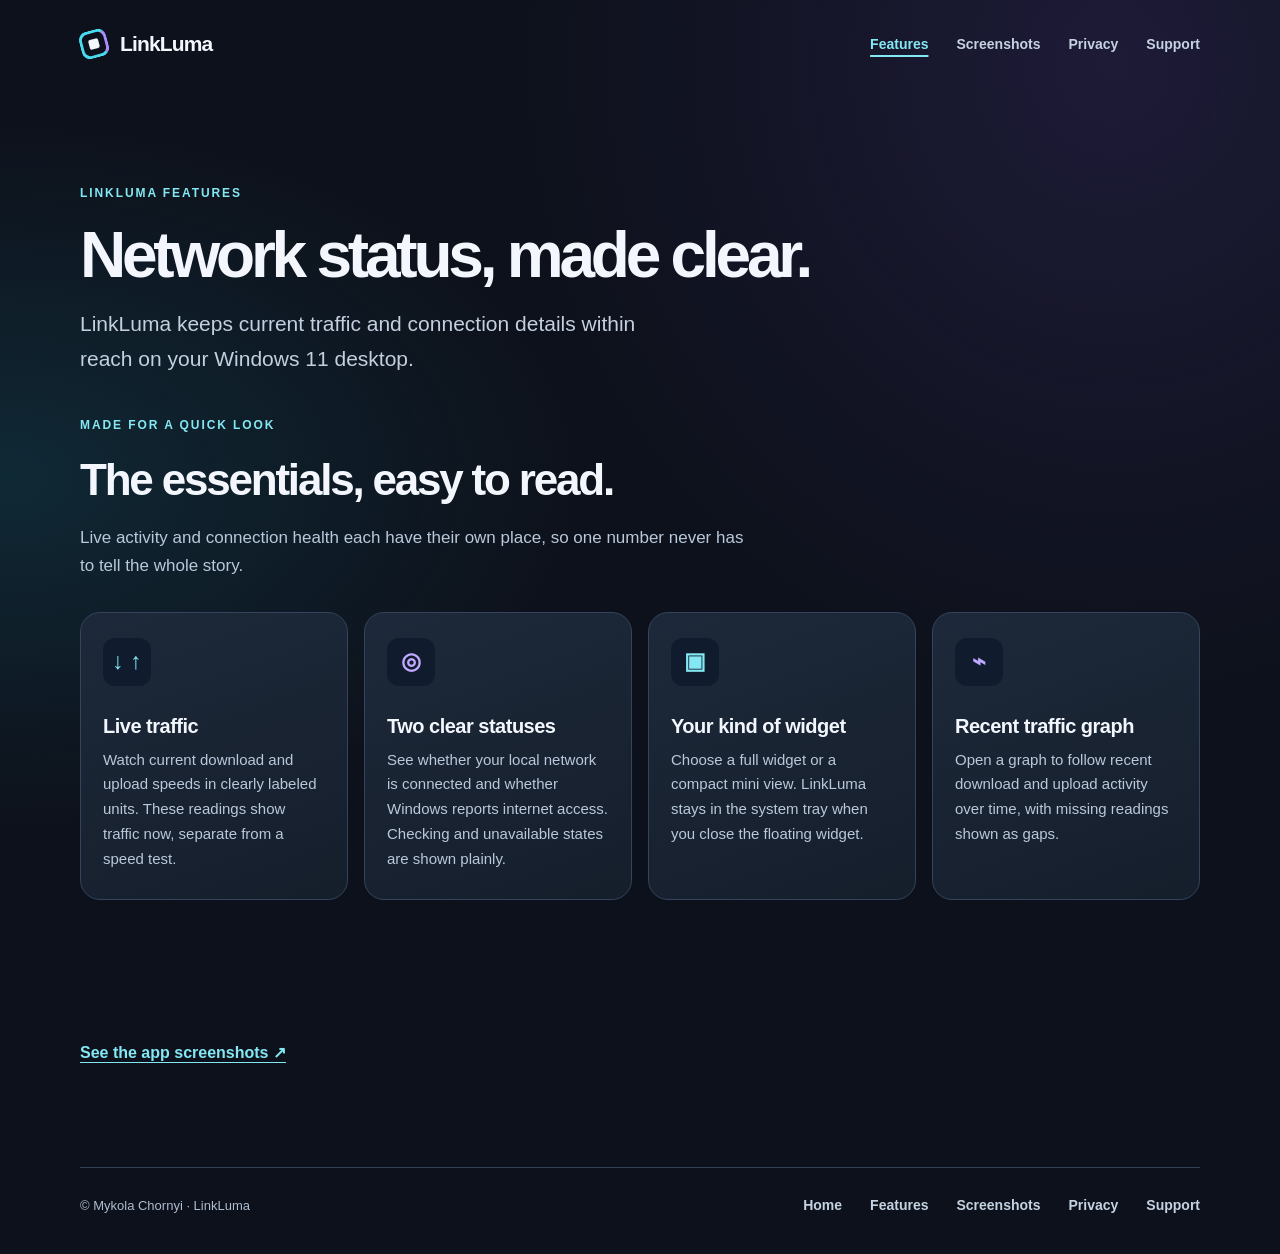
==== site/features.html @ db69737b "feat(site): separate features and screenshots pages" ====
<!doctype html>
<html lang="en">
<head>
  <meta charset="utf-8">
  <meta name="viewport" content="width=device-width, initial-scale=1">
  <meta name="theme-color" content="#0d111b">
  <meta name="description" content="Explore LinkLuma's live traffic widget, network status, flexible layouts, and recent traffic graph.">
  <title>Features — LinkLuma</title>
  <link rel="stylesheet" href="styles.css">
</head>
<body>
  <a class="skip-link" href="#main">Skip to content</a>
  <div class="site-shell">
    <header class="site-header">
      <a class="brand" href="index.html" aria-label="LinkLuma home">
        <span class="brand-mark" aria-hidden="true"></span>
        <span>LinkLuma</span>
      </a>
      <nav class="site-nav" aria-label="Main navigation">
        <a href="features.html" aria-current="page">Features</a>
        <a href="screenshots.html">Screenshots</a>
        <a href="privacy.html">Privacy</a>
        <a href="support.html">Support</a>
      </nav>
    </header>

    <main id="main" class="feature-page">
      <div class="page-intro">
        <p class="eyebrow">LinkLuma features</p>
        <h1>Network status, made clear.</h1>
        <p class="lead">LinkLuma keeps current traffic and connection details within reach on your Windows 11 desktop.</p>
      </div>
      <section class="features section-space" id="features" aria-labelledby="features-title">
        <div class="section-heading">
          <p class="eyebrow">Made for a quick look</p>
          <h2 id="features-title">The essentials, easy to read.</h2>
          <p>Live activity and connection health each have their own place, so one number never has to tell the whole story.</p>
        </div>
        <div class="feature-grid">
          <article class="feature-card">
            <span class="feature-symbol cyan" aria-hidden="true">↓ ↑</span>
            <h3>Live traffic</h3>
            <p>Watch current download and upload speeds in clearly labeled units. These readings show traffic now, separate from a speed test.</p>
          </article>
          <article class="feature-card">
            <span class="feature-symbol violet" aria-hidden="true">◎</span>
            <h3>Two clear statuses</h3>
            <p>See whether your local network is connected and whether Windows reports internet access. Checking and unavailable states are shown plainly.</p>
          </article>
          <article class="feature-card">
            <span class="feature-symbol cyan" aria-hidden="true">▣</span>
            <h3>Your kind of widget</h3>
            <p>Choose a full widget or a compact mini view. LinkLuma stays in the system tray when you close the floating widget.</p>
          </article>
          <article class="feature-card">
            <span class="feature-symbol violet" aria-hidden="true">⌁</span>
            <h3>Recent traffic graph</h3>
            <p>Open a graph to follow recent download and upload activity over time, with missing readings shown as gaps.</p>
          </article>
        </div>
      </section>
      <p class="page-next"><a href="screenshots.html">See the app screenshots <span aria-hidden="true">↗</span></a></p>
    </main>

    <footer class="site-footer">
      <p>© Mykola Chornyi · LinkLuma</p>
      <nav aria-label="Footer navigation">
        <a href="index.html">Home</a>
        <a href="features.html">Features</a>
        <a href="screenshots.html">Screenshots</a>
        <a href="privacy.html">Privacy</a>
        <a href="support.html">Support</a>
      </nav>
    </footer>
  </div>
</body>
</html>
---- site/styles.css ----
:root {
  color-scheme: dark;
  font-family: "Segoe UI", Arial, sans-serif;
  color: #f3f7fd;
  background: #0d111b;
}

* {
  box-sizing: border-box;
}

html {
  scroll-behavior: smooth;
}

body {
  min-width: 280px;
  margin: 0;
  background:
    radial-gradient(ellipse at 87% 5%, #6647b52e, transparent 38%),
    radial-gradient(ellipse at 0% 38%, #1fbad524, transparent 32%),
    #0d111b;
}

a {
  color: #84e8f4;
  text-underline-offset: 0.22em;
}

a:hover {
  color: #c2f6fb;
}

a:focus-visible {
  outline: 3px solid #84e8f4;
  outline-offset: 5px;
  border-radius: 4px;
}

.skip-link {
  position: absolute;
  top: -100px;
  left: 18px;
  z-index: 10;
  padding: 12px 16px;
  border-radius: 8px;
  color: #0d111b;
  background: #84e8f4;
  font-weight: 700;
}

.skip-link:focus {
  top: 12px;
}

.site-shell {
  width: min(100% - 48px, 1120px);
  min-height: 100vh;
  margin: 0 auto;
  display: flex;
  flex-direction: column;
}

.site-header {
  display: flex;
  align-items: center;
  justify-content: space-between;
  gap: 22px;
  padding: 30px 0;
}

.brand {
  display: inline-flex;
  align-items: center;
  gap: 12px;
  color: #f3f7fd;
  font-size: 21px;
  font-weight: 750;
  letter-spacing: -0.04em;
  text-decoration: none;
}

.brand:hover {
  color: #f3f7fd;
}

.brand-mark {
  position: relative;
  width: 28px;
  height: 28px;
  flex: none;
  border: 3px solid #49dcef;
  border-right-color: #ab8dff;
  border-radius: 9px;
  transform: rotate(-15deg);
}

.brand-mark::after {
  position: absolute;
  inset: 6px;
  border-radius: 2px;
  background: #f3f7fd;
  content: "";
}

.site-nav,
.site-footer nav {
  display: flex;
  flex-wrap: wrap;
  align-items: center;
  gap: 12px 28px;
}

.site-nav a,
.site-footer nav a {
  color: #c5d2e2;
  font-size: 14px;
  font-weight: 600;
  text-decoration: none;
}

.site-nav a:hover,
.site-footer nav a:hover {
  color: #84e8f4;
  text-decoration: underline;
}

.site-nav a[aria-current="page"] {
  color: #84e8f4;
  text-decoration: underline;
  text-decoration-thickness: 2px;
  text-underline-offset: 0.45em;
}

main {
  flex: 1;
}

.eyebrow {
  margin: 0 0 20px;
  color: #84e8f4;
  font-size: 12px;
  font-weight: 750;
  letter-spacing: 0.16em;
  line-height: 1.5;
  text-transform: uppercase;
}

h1,
h2,
h3,
p {
  overflow-wrap: break-word;
}

h1,
h2,
h3 {
  margin-top: 0;
}

h1 {
  margin-bottom: 24px;
  font-size: clamp(44px, 5.8vw, 76px);
  font-weight: 730;
  letter-spacing: -0.066em;
  line-height: 1.05;
}

h1 span {
  color: #84e8f4;
}

h2 {
  margin-bottom: 18px;
  font-size: clamp(30px, 3.5vw, 44px);
  font-weight: 700;
  letter-spacing: -0.05em;
  line-height: 1.16;
}

h3 {
  margin-bottom: 10px;
  font-size: 20px;
  letter-spacing: -0.025em;
}

p {
  line-height: 1.65;
}

.hero {
  display: grid;
  grid-template-columns: minmax(0, 0.95fr) minmax(0, 1.05fr);
  align-items: center;
  gap: clamp(28px, 5vw, 72px);
  padding: clamp(56px, 8vw, 116px) 0 75px;
}

.hero-copy {
  min-width: 0;
}

.lead {
  max-width: 570px;
  margin: 0 0 30px;
  color: #c4cfdf;
  font-size: clamp(18px, 2vw, 21px);
}

.availability {
  display: inline-block;
  padding: 10px 16px;
  border: 1px solid #60708a;
  border-radius: 999px;
  color: #f3f7fd;
  font-size: 14px;
  font-weight: 700;
}

.hero-note {
  max-width: 420px;
  margin: 15px 0 0;
  color: #abbad0;
  font-size: 14px;
}

.product-visual {
  min-width: 0;
  margin: 0;
  padding: 12px;
  border: 1px solid #34445c;
  border-radius: 24px;
  background: linear-gradient(145deg, #202d42, #121b29);
  box-shadow: 0 30px 90px #0008;
}

.product-visual a {
  display: block;
}

.product-visual img {
  display: block;
  width: auto;
  max-width: 100%;
  height: auto;
  margin-inline: auto;
  border-radius: 14px;
}

.product-visual figcaption {
  padding: 15px 8px 3px;
  color: #afc0d5;
  font-size: 12px;
  line-height: 1.5;
}

.section-space {
  margin: 0 0 clamp(80px, 11vw, 140px);
}

.section-heading {
  max-width: 680px;
  margin-bottom: 32px;
}

.section-heading > p:last-child {
  margin: 0;
  color: #b9c8da;
  font-size: 17px;
}

.home-link-grid {
  display: grid;
  grid-template-columns: repeat(2, minmax(0, 1fr));
  gap: 18px;
}

.home-link-card {
  display: grid;
  align-content: start;
  gap: 12px;
  min-height: 220px;
  padding: clamp(24px, 3vw, 36px);
  border: 1px solid #34445c;
  border-radius: 20px;
  color: #c4cfdf;
  background: linear-gradient(160deg, #1d293a, #151e2b);
  text-decoration: none;
}

.home-link-card:hover {
  border-color: #84e8f4;
  color: #e4f0fa;
}

.home-link-kicker {
  color: #84e8f4;
  font-size: 12px;
  font-weight: 700;
  letter-spacing: 0.12em;
  text-transform: uppercase;
}

.home-link-card strong {
  color: #f3f7fd;
  font-size: clamp(22px, 2.5vw, 30px);
  letter-spacing: -0.04em;
}

.home-link-card strong span {
  color: #84e8f4;
}

.feature-grid {
  display: grid;
  grid-template-columns: repeat(4, minmax(0, 1fr));
  gap: 16px;
}

.feature-card {
  padding: 25px 22px 28px;
  border: 1px solid #34445c;
  border-radius: 20px;
  background: linear-gradient(160deg, #1d293a, #151e2b);
}

.feature-symbol {
  display: inline-flex;
  align-items: center;
  justify-content: center;
  min-width: 48px;
  height: 48px;
  margin-bottom: 29px;
  border-radius: 12px;
  background: #101b2d;
  font-size: 23px;
  font-weight: 700;
}

.cyan {
  color: #84e8f4;
}

.violet {
  color: #c0aaff;
}

.feature-card p {
  margin: 0;
  color: #b9c8da;
  font-size: 15px;
}

.screenshot-grid {
  display: grid;
  grid-template-columns: repeat(12, minmax(0, 1fr));
  gap: 18px;
}

.shot-card {
  min-width: 0;
  margin: 0;
  padding: 16px;
  border: 1px solid #34445c;
  border-radius: 20px;
  background: linear-gradient(160deg, #1d293a, #151e2b);
}

.shot-classic,
.shot-pill {
  grid-column: span 8;
}

.shot-light,
.shot-mini {
  grid-column: span 4;
}

.shot-high-contrast,
.shot-wide {
  grid-column: span 12;
}

.shot-card a {
  display: flex;
  min-height: 240px;
  align-items: center;
  justify-content: center;
  padding: 12px;
  border-radius: 12px;
  background: #0b121e;
}

.shot-card img {
  display: block;
  width: auto;
  max-width: 100%;
  height: auto;
  max-height: 650px;
  object-fit: contain;
}

.shot-mini img {
  max-height: 287px;
}

.shot-wide img {
  width: auto;
  max-width: min(100%, 1000px);
  max-height: none;
}

.shot-card figcaption {
  display: grid;
  gap: 3px;
  padding: 16px 3px 2px;
  color: #b9c8da;
  font-size: 14px;
  line-height: 1.5;
}

.shot-card figcaption strong {
  color: #f3f7fd;
  font-size: 16px;
}

.closing-panel {
  display: flex;
  align-items: end;
  justify-content: space-between;
  gap: 30px;
  padding: clamp(28px, 4vw, 48px);
  border: 1px solid #4b5076;
  border-radius: 24px;
  background:
    radial-gradient(ellipse at 98% 0%, #8061bd3d, transparent 47%),
    #1b2234;
}

.closing-panel > div {
  max-width: 690px;
}

.closing-panel p:last-child {
  margin: 0;
  color: #c4cfdf;
}

.text-link {
  flex: none;
  font-weight: 700;
  white-space: nowrap;
}

.text-link span {
  margin-left: 5px;
}

.site-footer {
  display: flex;
  justify-content: space-between;
  flex-wrap: wrap;
  gap: 16px 28px;
  padding: 27px 0 38px;
  border-top: 1px solid #314055;
  color: #aebdd0;
  font-size: 13px;
}

.site-footer p {
  margin: 0;
}

.feature-page,
.gallery-page {
  padding-bottom: 100px;
}

.page-intro {
  max-width: 760px;
  padding: clamp(54px, 8vw, 96px) 0 40px;
}

.page-intro h1 {
  margin-bottom: 18px;
  font-size: clamp(42px, 6vw, 64px);
}

.page-intro .lead {
  margin-bottom: 0;
}

.page-next {
  margin: 0;
  font-weight: 700;
}

.article-page {
  width: min(100%, 760px);
  padding: clamp(54px, 8vw, 96px) 0 100px;
}

.article-page h1 {
  margin-bottom: 18px;
  font-size: clamp(42px, 6vw, 64px);
}

.article-page .lead {
  margin-bottom: 52px;
}

.article-section {
  padding: 28px 0;
  border-top: 1px solid #314055;
}

.article-section h2 {
  margin-bottom: 12px;
  font-size: clamp(24px, 3vw, 30px);
}

.article-section p,
.article-section li {
  color: #c4cfdf;
  font-size: 16px;
}

.article-section p:last-child,
.article-section ul:last-child {
  margin-bottom: 0;
}

.article-section ul {
  padding-left: 23px;
}

.article-section li + li {
  margin-top: 8px;
}

.contact-card {
  margin-top: 24px;
  padding: 22px 24px;
  border: 1px solid #4b5076;
  border-radius: 18px;
  background: #1b2234;
}

.contact-card p {
  margin: 0;
}

@media (max-width: 980px) {
  .hero {
    grid-template-columns: 1fr;
    padding-top: 65px;
  }

  .product-visual {
    width: min(100%, 720px);
  }

  .feature-grid {
    grid-template-columns: repeat(2, minmax(0, 1fr));
  }
}

@media (max-width: 620px) {
  .site-shell {
    width: min(100% - 36px, 560px);
  }

  .site-header {
    align-items: flex-start;
    flex-direction: column;
    gap: 18px;
  }

  .site-nav {
    gap: 12px 22px;
  }

  .hero {
    padding-top: 58px;
  }

  .feature-grid {
    grid-template-columns: 1fr;
  }

  .home-link-grid {
    grid-template-columns: 1fr;
  }

  .shot-card {
    grid-column: span 12;
  }

  .shot-card a {
    min-height: 0;
  }

  .feature-symbol {
    margin-bottom: 18px;
  }

  .closing-panel {
    align-items: flex-start;
    flex-direction: column;
  }

  .article-page {
    padding-top: 58px;
  }
}

@media (prefers-reduced-motion: reduce) {
  html {
    scroll-behavior: auto;
  }
}
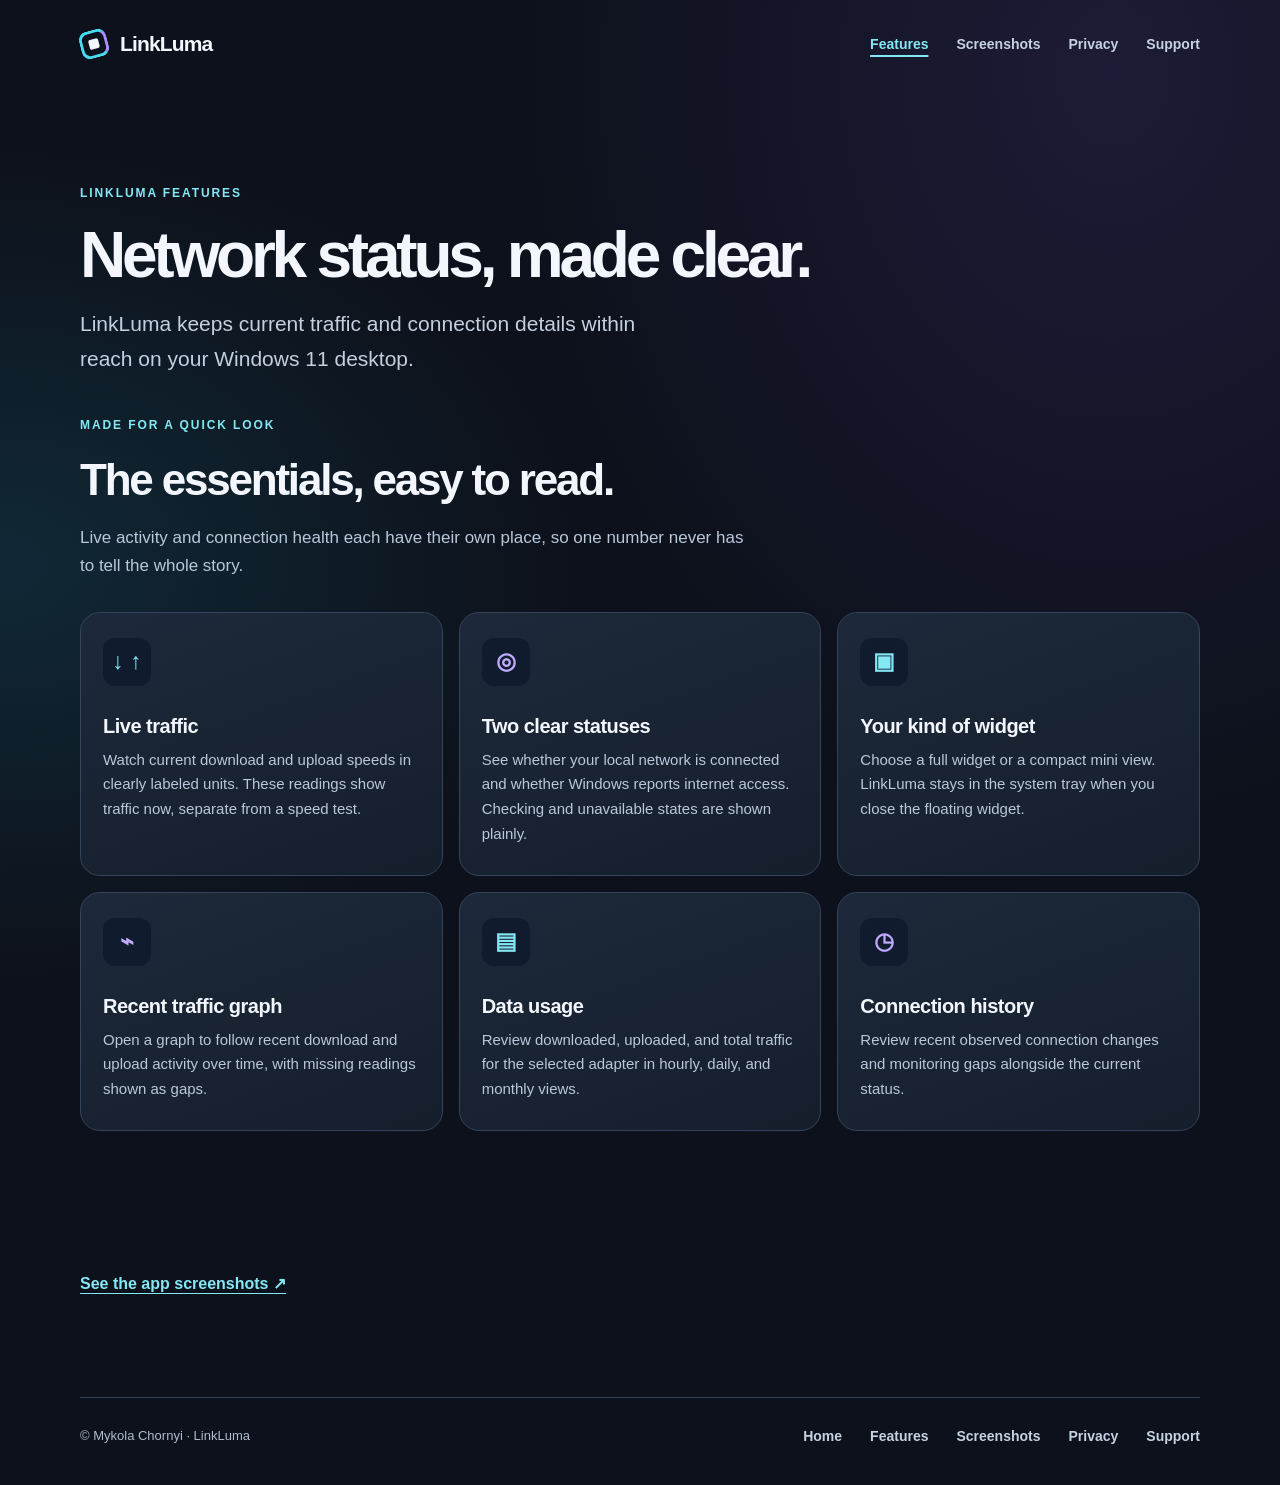
==== commit f2e3b4da: "feat(site): add data usage and connection history" ====
--- a/site/features.html
+++ b/site/features.html
@@ -4,7 +4,7 @@
   <meta charset="utf-8">
   <meta name="viewport" content="width=device-width, initial-scale=1">
   <meta name="theme-color" content="#0d111b">
-  <meta name="description" content="Explore LinkLuma's live traffic widget, network status, flexible layouts, and recent traffic graph.">
+  <meta name="description" content="Explore LinkLuma's live traffic widget, network status, data usage, connection history, flexible layouts, and recent traffic graph.">
   <title>Features — LinkLuma</title>
   <link rel="stylesheet" href="styles.css">
 </head>
@@ -57,6 +57,16 @@
             <h3>Recent traffic graph</h3>
             <p>Open a graph to follow recent download and upload activity over time, with missing readings shown as gaps.</p>
           </article>
+          <article class="feature-card">
+            <span class="feature-symbol cyan" aria-hidden="true">▤</span>
+            <h3>Data usage</h3>
+            <p>Review downloaded, uploaded, and total traffic for the selected adapter in hourly, daily, and monthly views.</p>
+          </article>
+          <article class="feature-card">
+            <span class="feature-symbol violet" aria-hidden="true">◷</span>
+            <h3>Connection history</h3>
+            <p>Review recent observed connection changes and monitoring gaps alongside the current status.</p>
+          </article>
         </div>
       </section>
       <p class="page-next"><a href="screenshots.html">See the app screenshots <span aria-hidden="true">↗</span></a></p>
--- a/site/styles.css
+++ b/site/styles.css
@@ -314,7 +314,7 @@
 
 .feature-grid {
   display: grid;
-  grid-template-columns: repeat(4, minmax(0, 1fr));
+  grid-template-columns: repeat(3, minmax(0, 1fr));
   gap: 16px;
 }
 
